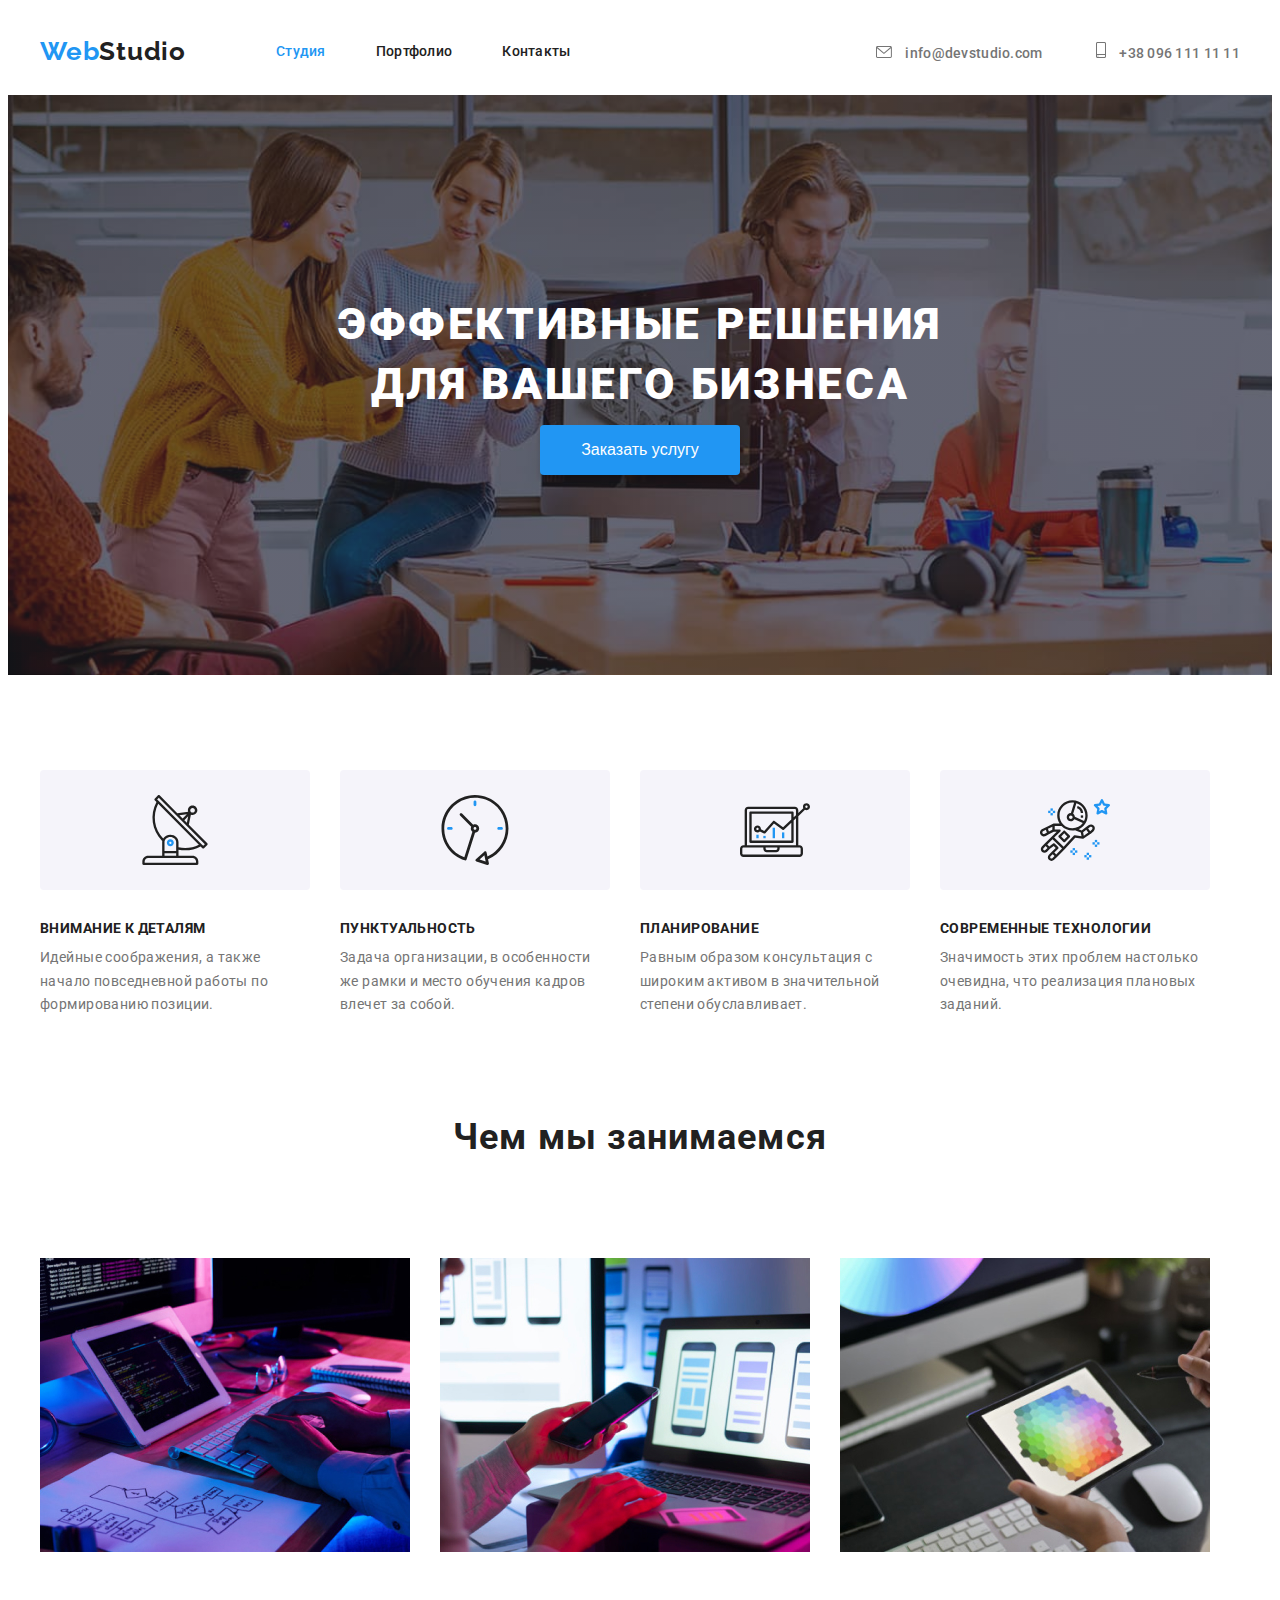
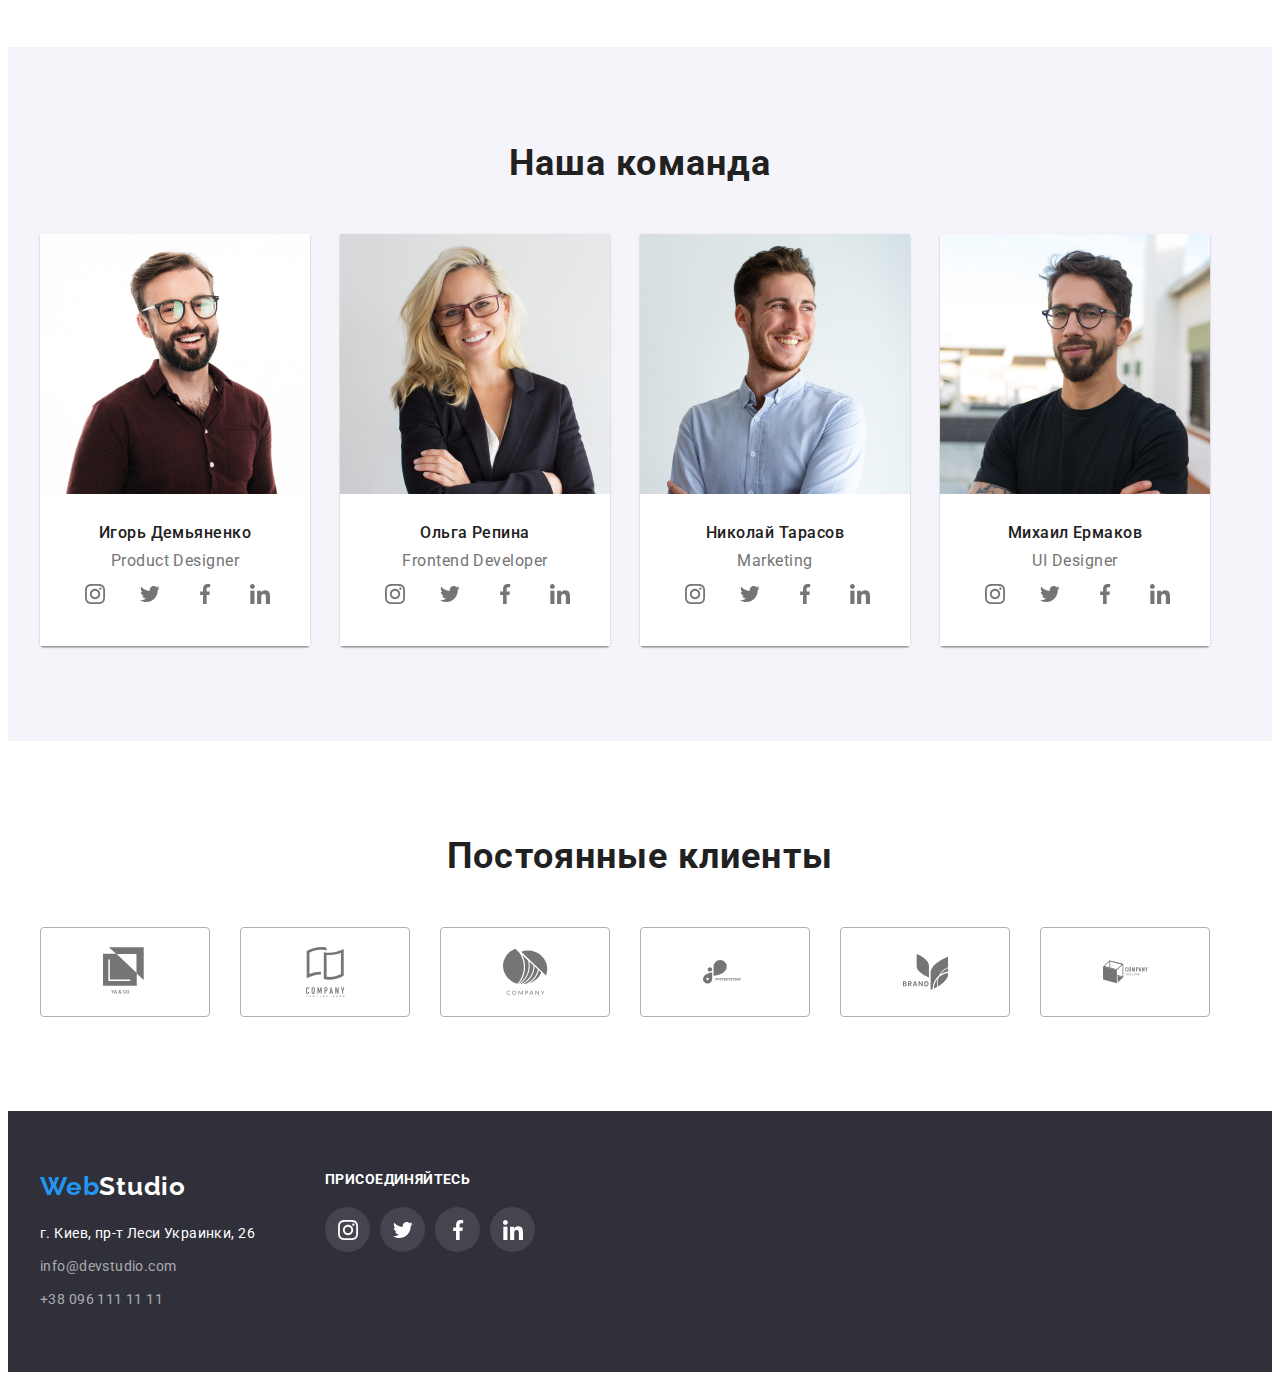
==== index.html @ 4ed17775 "dz" ====
<!DOCTYPE html>
<html lang="ru">
  <head>
    <meta charset="UTF-8" />
    <meta name="viewport" content="width=device-width, initial-scale=1.0" />
    <title>WebStudio</title>
    <link rel="stylesheet" href="https://cdnjs.cloudflare.com/ajax/libs/modern-normalize/1.0.0/modern-normalize.css" integrity="sha512-Zx6MlUMKSVJoQ+83OwhdILe8cSEsCzfqThJd7J/VA2UrK6Ctj85p+xzqfyuNXE5B1k25uUdmJ2OzItbBy9GHAQ==" crossorigin="anonymous" />
    <link href="https://fonts.googleapis.com/css2?family=Raleway:wght@700&display=swap" rel="stylesheet">
    <link href="https://fonts.googleapis.com/css2?family=Roboto:ital,wght@0,500;1,400;1,700;1,900&display=swap" rel="stylesheet">
    <link rel="stylesheet" href="photo/">
    <link rel="stylesheet"  href="page.html">
    <link rel="stylesheet" href="css/style.css">
  </head>
  <body>
    <header class="header">
      <div class="container header-container">
      <nav class="navigat">
        <a href="./" class="logo"><span class="blue">Web</span>Studio</a>
        <ul class="menu">
          <li class="nav-indent"><a href="#" class="link text-nav color-here">Студия</a></li>
          <li class="nav-indent"><a href="page.html" class="link text-nav">Портфолио</a></li>
          <li class="nav-indent"><a href="#contacts" class="link text-nav">Контакты</a></li>
        </ul>
      </nav>
      <ul class="inline-block">
        <li class="nav-indent">
          <a href="mailto:info@devstudio.com" class="link address-header">
            <svg class="envelope-svg">
              <use href="/image/photo-icons/symbol-defs.svg#envelope"></use>
            </svg>
            info@devstudio.com
          </a>
        </li>
        <li class="nav-indent"><a href="tel:380961111111" class="link address-header">
          <svg class="address-header-svg">
            <use href="/image/photo-icons/symbol-defs.svg#smartphone"></use>
          </svg>
          +38 096 111 11 11</a></li>
      </ul>
    </div>
    </header>
    <main>
        <section class="hero">
          <div class="container">
            <div class="hero-center">
              <h1 class="hero-text">Эффективные решения для вашего бизнеса</h1>
              <button class="hero-button hero-but-text">Заказать услугу</button>
            </div>
          </div>
        </section>
        <section>
          <div class="container">
          <ul class="ability-list">
            <li class="ability-item">
              <h3 class="ability-heading">Внимание к деталям</h3>
              <p class="ability-text">Идейные соображения, а также начало повседневной работы по формированию позиции.</p>
            </li>
            <li class="ability-item">
              <h3 class="ability-heading">Пунктуальность</h3>
              <p class="ability-text">Задача организации, в особенности же рамки и место обучения кадров влечет за собой.</p>
            </li>
            <li class="ability-item">
              <h3 class="ability-heading">Планирование</h3>
              <p class="ability-text">Равным образом консультация с широким активом в значительной степени обуславливает.</p>
            </li>
            <li class="ability-item">
              <h3 class="ability-heading">Современные технологии</h3>
              <p class="ability-text">Значимость этих проблем настолько очевидна, что реализация плановых заданий.</p>
            </li>
          </ul>
          </div>
        </section>
        <section>
          <div class="container image-pading">
          <h2 class="our-classes">Чем мы занимаемся</h2>
          <ul class="image">
            <li class="our-image">
              <img src="image/photo/img.jpg" width="370" height="294" alt="Програмирование">
            </li>
            <li class="our-image">
              <img src="image/photo/img-1.jpg" width="370" height="294" alt="разработка мобильных приложений">
            </li>
            <li class="our-image">
              <img src="image/photo/img-2.jpg" width="370" height="294" alt="Дизайн">
            </li>
          </ul>
          </div>
        </section>
        <section class="team-pading">
          <div class="container">
          <h2 class="team">Наша команда</h2>
          <ul class="team-list">
            <li class="team-item">
              <img src="image/photo/img-3.jpg" width="270" height="260" alt="workers">
              <div class="team-profession"> 
                  <h3 class="team-name">Игорь Демьяненко</h3>
                  <p class="team-text">Product Designer</p>
                  <ul class="social-network-list">
                    <li class="social-network-item">
                      <a class="social-network-link" href="https://www.instagram.com/?hl=ru" target="_blank">
                      <svg class="social-network">
                        <use href="/image/photo-icons/symbol-defs.svg#instagram"></use>
                      </svg>
                      </a>
                    </li>
                    <li class="social-network-item">
                      <a class="social-network-link" href="https://twitter.com/home?lang=ru" target="_blank">
                      <svg class="social-network">
                        <use href="/image/photo-icons/symbol-defs.svg#Group"></use>
                      </svg>
                      </a>
                    </li>
                    <li class="social-network-item">
                      <a class="social-network-link" href="https://www.facebook.com/" target="_blank">
                      <svg class="social-network">
                          <use href="/image/photo-icons/symbol-defs.svg#facebook"></use>
                      </svg>
                      </a>
                    </li>
                    <li class="social-network-item">
                      <a class="social-network-link" href="https://www.linkedin.com/" target="_blank">
                      <svg class="social-network">
                          <use href="/image/photo-icons/symbol-defs.svg#linkedin"></use>
                      </svg>
                      </a>
                    </li>
                  </ul>
              </div>
            </li>
            <li class="team-item">
              <img src="image/photo/img-4.jpg" width="270" height="260" alt="workers">
              <div class="team-profession">
                <h3 class="team-name">Ольга Репина</h3>
                <p class="team-text">Frontend Developer</p>
                <ul class="social-network-list">
                  <li class="social-network-item">
                    <a class="social-network-link" href="https://www.instagram.com/?hl=ru" target="_blank">
                    <svg class="social-network">
                      <use href="/image/photo-icons/symbol-defs.svg#instagram"></use>
                    </svg>
                    </a>
                  </li>
                  <li class="social-network-item">
                    <a class="social-network-link" href="https://twitter.com/home?lang=ru" target="_blank">
                    <svg class="social-network">
                      <use href="/image/photo-icons/symbol-defs.svg#Group"></use>
                    </svg>
                    </a>
                  </li>
                  <li class="social-network-item">
                    <a class="social-network-link" href="https://www.facebook.com/" target="_blank">
                    <svg class="social-network">
                        <use href="/image/photo-icons/symbol-defs.svg#facebook"></use>
                    </svg>
                    </a>
                  </li>
                  <li class="social-network-item">
                    <a class="social-network-link" href="https://www.linkedin.com/" target="_blank">
                    <svg class="social-network">
                        <use href="/image/photo-icons/symbol-defs.svg#linkedin"></use>
                    </svg>
                    </a>
                  </li>
                </ul>
              </div>
            </li>
            <li class="team-item">
              <img src="image/photo/img-5.jpg" width="270" height="260" alt="workers">
              <div class="team-profession">
                <h3 class="team-name">Николай Тарасов</h3>
                <p class="team-text">Marketing</p>
                <ul class="social-network-list">
                  <li class="social-network-item">
                    <a class="social-network-link" href="https://www.instagram.com/?hl=ru" target="_blank">
                    <svg class="social-network">
                      <use href="/image/photo-icons/symbol-defs.svg#instagram"></use>
                    </svg>
                    </a>
                  </li>
                  <li class="social-network-item">
                    <a class="social-network-link" href="https://twitter.com/home?lang=ru" target="_blank">
                    <svg class="social-network">
                      <use href="/image/photo-icons/symbol-defs.svg#Group"></use>
                    </svg>
                    </a>
                  </li>
                  <li class="social-network-item">
                    <a class="social-network-link" href="https://www.facebook.com/" target="_blank">
                    <svg class="social-network">
                        <use href="/image/photo-icons/symbol-defs.svg#facebook"></use>
                    </svg>
                    </a>
                  </li>
                  <li class="social-network-item">
                    <a class="social-network-link" href="https://www.linkedin.com/" target="_blank">
                    <svg class="social-network">
                        <use href="/image/photo-icons/symbol-defs.svg#linkedin"></use>
                    </svg>
                    </a>
                  </li>
                </ul>
              </div>
            </li>
            <li class="team-item">
              <img src="image/photo/img-6.jpg" width="270" height="260" alt="workers">
              <div class="team-profession">
                <h3 class="team-name">Михаил Ермаков</h3>
                <p class="team-text">UI Designer</p>
                <ul class="social-network-list">
                  <li class="social-network-item">
                    <a class="social-network-link" href="https://www.instagram.com/?hl=ru" target="_blank">
                    <svg class="social-network">
                      <use href="/image/photo-icons/symbol-defs.svg#instagram"></use>
                    </svg>
                    </a>
                  </li>
                  <li class="social-network-item">
                    <a class="social-network-link" href="https://twitter.com/home?lang=ru" target="_blank">
                    <svg class="social-network">
                      <use href="/image/photo-icons/symbol-defs.svg#Group"></use>
                    </svg>
                    </a>
                  </li>
                  <li class="social-network-item">
                    <a class="social-network-link" href="https://www.facebook.com/" target="_blank">
                    <svg class="social-network">
                        <use href="/image/photo-icons/symbol-defs.svg#facebook"></use>
                    </svg>
                    </a>
                  </li>
                  <li class="social-network-item">
                    <a class="social-network-link" href="https://www.linkedin.com/" target="_blank">
                    <svg class="social-network">
                        <use href="/image/photo-icons/symbol-defs.svg#linkedin"></use>
                    </svg>
                    </a>
                  </li>
                </ul>
              </div>
            </li>
          </ul>
          </div>
        </section>
        <section class="Regular-ustomers-container">
          <div class="container">
            <h2 class="Regular-ustomers">Постоянные клиенты</h2>
            <ul class="Regular-ustomers-list">
              <li class="Regular-ustomers-item">
                <a class="Regular-ustomers-link" href="#">
                  <svg class="Regular-ustomers-image">
                    <use href="/image/photo-icons/symbol-defs.svg#logo-1"></use>
                  </svg>
                </a>
              </li>
              <li class="Regular-ustomers-item">
                <a class="Regular-ustomers-link" href="#">
                  <svg class="Regular-ustomers-image">
                    <use href="/image/photo-icons/symbol-defs.svg#logo-2"></use>
                  </svg>
                </a>
              </li>
              <li class="Regular-ustomers-item">
                <a class="Regular-ustomers-link" href="#">
                  <svg class="Regular-ustomers-image">
                    <use href="/image/photo-icons/symbol-defs.svg#logo-3"></use>
                  </svg>
                </a>
              </li>
              <li class="Regular-ustomers-item">
                <a class="Regular-ustomers-link" href="#">
                  <svg class="Regular-ustomers-image">
                    <use href="/image/photo-icons/symbol-defs.svg#logo-4"></use>
                  </svg>
                </a>
              </li>
              <li class="Regular-ustomers-item">
                <a class="Regular-ustomers-link" href="#">
                  <svg class="Regular-ustomers-image">
                    <use href="/image/photo-icons/symbol-defs.svg#logo-5"></use>
                  </svg>
                </a>
              </li>
              <li class="Regular-ustomers-item">
                <a class="Regular-ustomers-link" href="#">
                  <svg class="Regular-ustomers-image">
                    <use href="/image/photo-icons/symbol-defs.svg#logo-6"></use>
                  </svg>
                </a>
              </li>
            </ul>
          </div>
        </section>
    </main>
    <footer class="footer">
      <div class="container footer-container">
        <div>
          <a href="./index.html" class="footer-logo"><span class="blue">Web</span>Studio</a>
          <address class="footer-address">
            <ul>
              <li>
                <a href="https://goo.gl/maps/GqUUFyfEdXHanACt6" class="link map">г. Киев, пр-т Леси Украинки, 26</a>
              </li>
              <li>
                <a id="contacts" href="mailto:info@devstudio.com" class="link footer-link">info@devstudio.com</a>
              </li>
              <li>
                <a href="tel:380961111111" class="link footer-link">+38 096 111 11 11</a>
              </li>
            </ul>
          </address>
        </div>
        <div class="social-network-footer-div">
          <h3 class="footer-join">присоединяйтесь</h3>
          <ul class="social-network-footer-list">
            <li class="social-network-footer-item">
              <a class="social-network-footer-link" href="https://www.instagram.com/?hl=ru" target="_blank">
              <svg class="social-network-footer">
                <use href="/image/photo-icons/symbol-defs.svg#instagram"></use>
              </svg>
              </a>
            </li>
            <li class="social-network-footer-item">
              <a class="social-network-footer-link" href="https://twitter.com/home?lang=ru" target="_blank">
              <svg class="social-network-footer">
                <use href="/image/photo-icons/symbol-defs.svg#Group"></use>
              </svg>
              </a>
            </li>
            <li class="social-network-footer-item">
              <a class="social-network-footer-link" href="https://www.facebook.com/" target="_blank">
              <svg class="social-network-footer">
                  <use href="/image/photo-icons/symbol-defs.svg#facebook"></use>
              </svg>
              </a>
            </li>
            <li class="social-network-footer-item">
              <a class="social-network-footer-link" href="https://www.linkedin.com/" target="_blank">
              <svg class="social-network-footer">
                  <use href="/image/photo-icons/symbol-defs.svg#linkedin"></use>
              </svg>
              </a>
            </li>
          </ul>
      </div>
    </div>  
    </footer>
  </body>
</html>
---- css/style.css ----
html {
    box-sizing: border-box;
}
*,
*::before
*::after {
    box-sizing: inherit;
}
body {
    font-family: 'Roboto', sans-serif;
    color:var(--main--text--color) ;
    font-size: 14px;
    letter-spacing: 0.03em;

}
h1, h2, h3{
    margin: 0px;
}
p {
    margin: 0px;
}
ul {
    padding-left: 0px;
    margin: 0px;
}
li {
    list-style: none;
}
img {
    display: block;
    max-width: 100%;
    height: auto;
}
/* основной цвет #757575;*/
/* вторичный цвет #212121;*/
/* акцент #2196F3;*/
/* белый #FFFFFF */
/* фон героя #2F303A; */
:root {
    --main--text--color: #757575;
    --secondary--text--color: #212121;
    --accent-color:#2196F3;
    --white--color:#FFFFFF;
    --background--color:#2F303A; 
}
.link{
    text-decoration: none;
    color: inherit;
}
.link:focus,
.link:hover {
    color: var(--accent-color);
}
.header {
    padding-top: 28px;
    padding-bottom: 28px;
}
.container {
    width: 1200px;
    padding-left: 15px;
    padding-right: 15px;
    margin-left: auto;
    margin-right: auto;
}
.header-container {
    display: flex;
    align-items: center;
    justify-content:flex-end;
}
.navigat {
    display: inline-flex;
    align-items: center;
    margin-right: auto;
}
.logo {
    font-family: Raleway, sans-serif;
    color: var(--secondary--text--color);
    text-decoration: none;
    font-weight: bold;
    font-size: 26px;
    line-height: 1.19;
    letter-spacing: 0.03em;
    margin-right: 90px;
}
.blue {
    color: var(--accent-color);
}
.menu {
    display: inline-flex;
}
.nav-indent {
    margin-right: 50px;
}
.nav-indent:last-child {
margin-right: 0px;
}
.text-nav {
    color: var(--secondary--text--color);
    font-weight: 500;
    letter-spacing: 0.02em;
}
.color-here {
    color: var(--accent-color);
}   
.inline-block li {
    display: inline-block;
}
.address-header {
    font-weight: 500;
    letter-spacing: 0.02em;
}
.address-header:hover .envelope-svg {
    fill: #2196F3;
}
.address-header:hover .address-header-svg {
    fill: #2196F3;
}

.address-header-svg {
    height: 16px;
    width: 10px;
    margin-right:10px;
    align-items: center;
    fill: var(--main--text--color);
}
.envelope-svg{
    height: 12px;
    width: 16px;
    margin-right: 10px;
    fill: var(--main--text--color);
}
.hero {
    background-color: var(--background--color);
    padding-top: 200px;
    padding-bottom: 200px;
    background-size: cover;
    background-repeat: no-repeat;
    background-position: center;
    background-image: linear-gradient(
        to right,
    rgba(47, 48, 58, 0.4),
    rgba(47, 48, 58, 0.4)
    ),
    url(/image/photo-secondary/Img.jpg);
}
.hero-center {
    width: 630px;
    margin-left: auto;
    margin-right: auto;

}
.hero-text {
    color: var(--white--color);
    font-weight: 900;
    font-size: 44px;
    line-height: 1.36;
    letter-spacing: 0.06em;
    text-transform: uppercase;
    text-align: center;
    
}
.hero-button {
    width: 200px;
    height: 50px;
    background-color: var(--accent-color);
    border: none;
    margin-left: 215px;
    margin-right: 215px; 
    margin-top: 10px;
    box-shadow: 0px 4px 4px rgba(0, 0, 0, 0.15);
    border-radius: 4px;
}
.hero-but-text {
    font-size: 16px;
    line-height: 1.87;
    color: var(--white--color);
}
.ability-heading {
    color: var(--secondary--text--color);
    line-height: 0.875;
    letter-spacing: 0.03em;
    text-transform: uppercase;
    font-weight: bold;
    font-size: 14px;
    line-height: 16px;
    margin-top: 30px;

}
.ability-list {
    display: flex;
    flex-wrap: wrap;
}
.ability-item {
    margin-top: 95px;
    margin-left: 30px; 
}
.ability-text {
    padding-top: 10px;
    width: 270px;
    height: 75px;
    font-size: 14px;
    line-height: 1.71;
    letter-spacing: 0.03em;
}
.ability-item:nth-child(4n + 1) {
    margin-left: 0px;
}
.ability-item::before {
    content: '';
    display: block;
    height: 120px;
    background-color:#F5F4FA;
    border-radius: 4px;
    background-repeat:no-repeat;
    background-position: center;
}
.ability-item:nth-child(1)::before {
    background-image: url(/image/photo-secondary/occupation-group.svg);
}
.ability-item:nth-child(2)::before {
    background-image: url(/image/photo-secondary/occupation-clock.svg);
}
.ability-item:nth-child(3)::before {
    background-image: url(/image/photo-secondary/occupation-diagram.svg);
}
.ability-item:nth-child(4)::before {
    background-image: url(/image/photo-secondary/occupation--astronaut.svg);
}
.ability-text {
    line-height: 1.71;
    letter-spacing: 0.03em;
    margin-right: 0px;
}
.image-pading {
    padding-top: 95px;
    padding-bottom: 95px;
}
.our-classes {
    margin-bottom: 50px;
    text-align: center;

}
.image {
    display: flex;
    flex-wrap: wrap;
}
.our-image {
    margin-top: 50px;
    margin-left: 30px;
}
.our-image:nth-child(3n + 1) {
margin-left: 0px;
}
.team {
    text-align: center;


}
.team-pading {
    background: #F5F4FA;
    padding-top: 95px;
    padding-bottom: 95px;
}
.our-classes, .team {
    color: var(--secondary--text--color);
    font-size: 36px;
    letter-spacing: 0.03em;
}
.team-item {
    width: 270px;
    height: auto;
    box-shadow: 0px 1px 3px rgba(0, 0, 0, 0.12), 0px 1px 1px rgba(0, 0, 0, 0.14), 0px 2px 1px rgba(0, 0, 0, 0.2);
    border-radius: 0px 0px 4px 4px;
}
.team-profession {
    padding: 30px 0px;
    background-color:var(--white--color) ;
}
.team-list {
    display: flex;
    flex-wrap: wrap;
}
.team-item {
    margin-top: 50px;
    margin-left: 30px;
    flex-basis: calc(100% / 4 - 30px);
}
.team-item:nth-child(4n + 1) {
    margin-left: 0px;
}
.team-name {
    text-align: center;
    color: var(--secondary--text--color);
    font-weight: 500;
    font-size: 16px;
    line-height: 1.18;
    letter-spacing: 0.03em;
    margin-bottom: 10px;
}
.team-text {
    text-align: center;
    font-size: 16px;
    line-height: 1.18;
    letter-spacing: 0.03em;
}
.social-network-list {
    display: flex;
    padding-left: 32px;
    padding-right: 32px;
    
}
.social-network-link {
    width: 45px;
    height: 45px;
    justify-content: center;
    align-items: center;
    display: flex;
    border-radius: 50%;
}
.social-network-item:not(:last-child) {
    margin-right: 10px;
}
.social-network-link:hover .social-network,
.social-network-link:focus .social-network {
    fill: var(--white--color);
}
.social-network-link:hover,
.social-network-link:focus {
    background-color:var(--accent-color);
}
.Regular-ustomers-container {
    padding-top: 94px;
    padding-bottom: 94px;
}
.social-network {
    height: 20px;
    width: 20px;
    fill: var(--main--text--color);
}
.Regular-ustomers-link {
    justify-content: center;
    align-items: center;
    display: flex;
    border: 1px solid #AFB1B8;
    box-sizing: border-box;
    border-radius: 4px;
    width: 170px;
    height:90px;
    border-radius: 4px;
}
.Regular-ustomers-link:hover svg,
.Regular-ustomers-link:focus svg {
    fill: var(--accent-color);
}
.Regular-ustomers-link:hover,
.Regular-ustomers-link:focus {
    border: solid var(--accent-color);
}
.Regular-ustomers { 
    text-align: center;
    font-family: Roboto;
    font-style: normal;
    font-weight: bold;
    font-size: 36px;
    line-height: 42px;
    letter-spacing: 0.03em;
    color: #212121;
}
.Regular-ustomers-image:nth-child(1n) {
    width: 45px;
    height: 50px;
    fill: var(--main--text--color);
}
.Regular-ustomers-image:nth-child(2n) {
    width: 52px;
    height: 40px;
    fill: var(--main--text--color);
}
.Regular-ustomers-image:nth-child(3n) {
    width: 42px;
    height: 42px;
    fill: var(--main--text--color);
}
.Regular-ustomers-image:nth-child(4n) {
    width: 42px;
    height: 80px;
    fill: var(--main--text--color);
}
.Regular-ustomers-image:nth-child(5n) {
    width: 50px;
    height: 60px;
    fill: var(--main--text--color);
}
.Regular-ustomers-image:nth-child(6n) {
    width: 45px;
    height: 88px;
    fill: var(--main--text--color);
}
.Regular-ustomers-list {
    display: flex;
    margin-top: 50px;
}
.Regular-ustomers-item {
    margin-right: 30px;
}
.Regular-ustomers-item:last-child {
    margin-right: 0px;
}

.footer {
    background-color: var(--background--color);
    font-style: normal;
    padding-top: 60px;
    padding-bottom: 60px;
}
.footer-logo {
    font-family: Raleway;
    color: var(--white--color);
    text-decoration: none;
    font-weight: bold;
    font-size: 26px;
    line-height: 1.19;
    letter-spacing: 0.03em;
    font-style: normal;
}
.footer-address{
    line-height: 1.71;
    letter-spacing: 0.03em;
    margin-top: 20px;
}
.map {
    color: var(--white--color);
    font-style: normal;
}
.footer-link {
    color: rgba(255, 255, 255, 0.6);
    display: block;
    margin-top: 9px;
    font-style: normal;
}
.footer-container {
    display: flex;
}
.footer-join {
    font-family: Roboto;
    font-style: normal;
    font-weight: bold;
    font-size: 14px;
    line-height: 16px;
    letter-spacing: 0.03em;
    text-transform: uppercase;
    color: var(--white--color);
}
.social-network-footer-div {
    margin-left: 70px;
}
.social-network-footer-list {
    display: flex;
    margin-top: 20px;
}
.social-network-footer-item:not(:last-child) {
    margin-right: 10px;
}
.social-network-footer-link {
    width: 45px;
    height: 45px;
    justify-content: center;
    align-items: center;
    display: flex;
    border-radius: 50%;
    background-color:rgba(255, 255, 255, 0.1);
}
.social-network-footer {
        height: 20px;
        width: 20px;
        fill: var(--white--color);
}
.social-network-footer-link:hover .social-network-footer,
.social-network-footer-link:focus .social-network-footer {
    fill: var(--white--color);
}
.social-network-footer-link:hover,
.social-network-footer-link:focus {
    background-color:var(--accent-color);
}
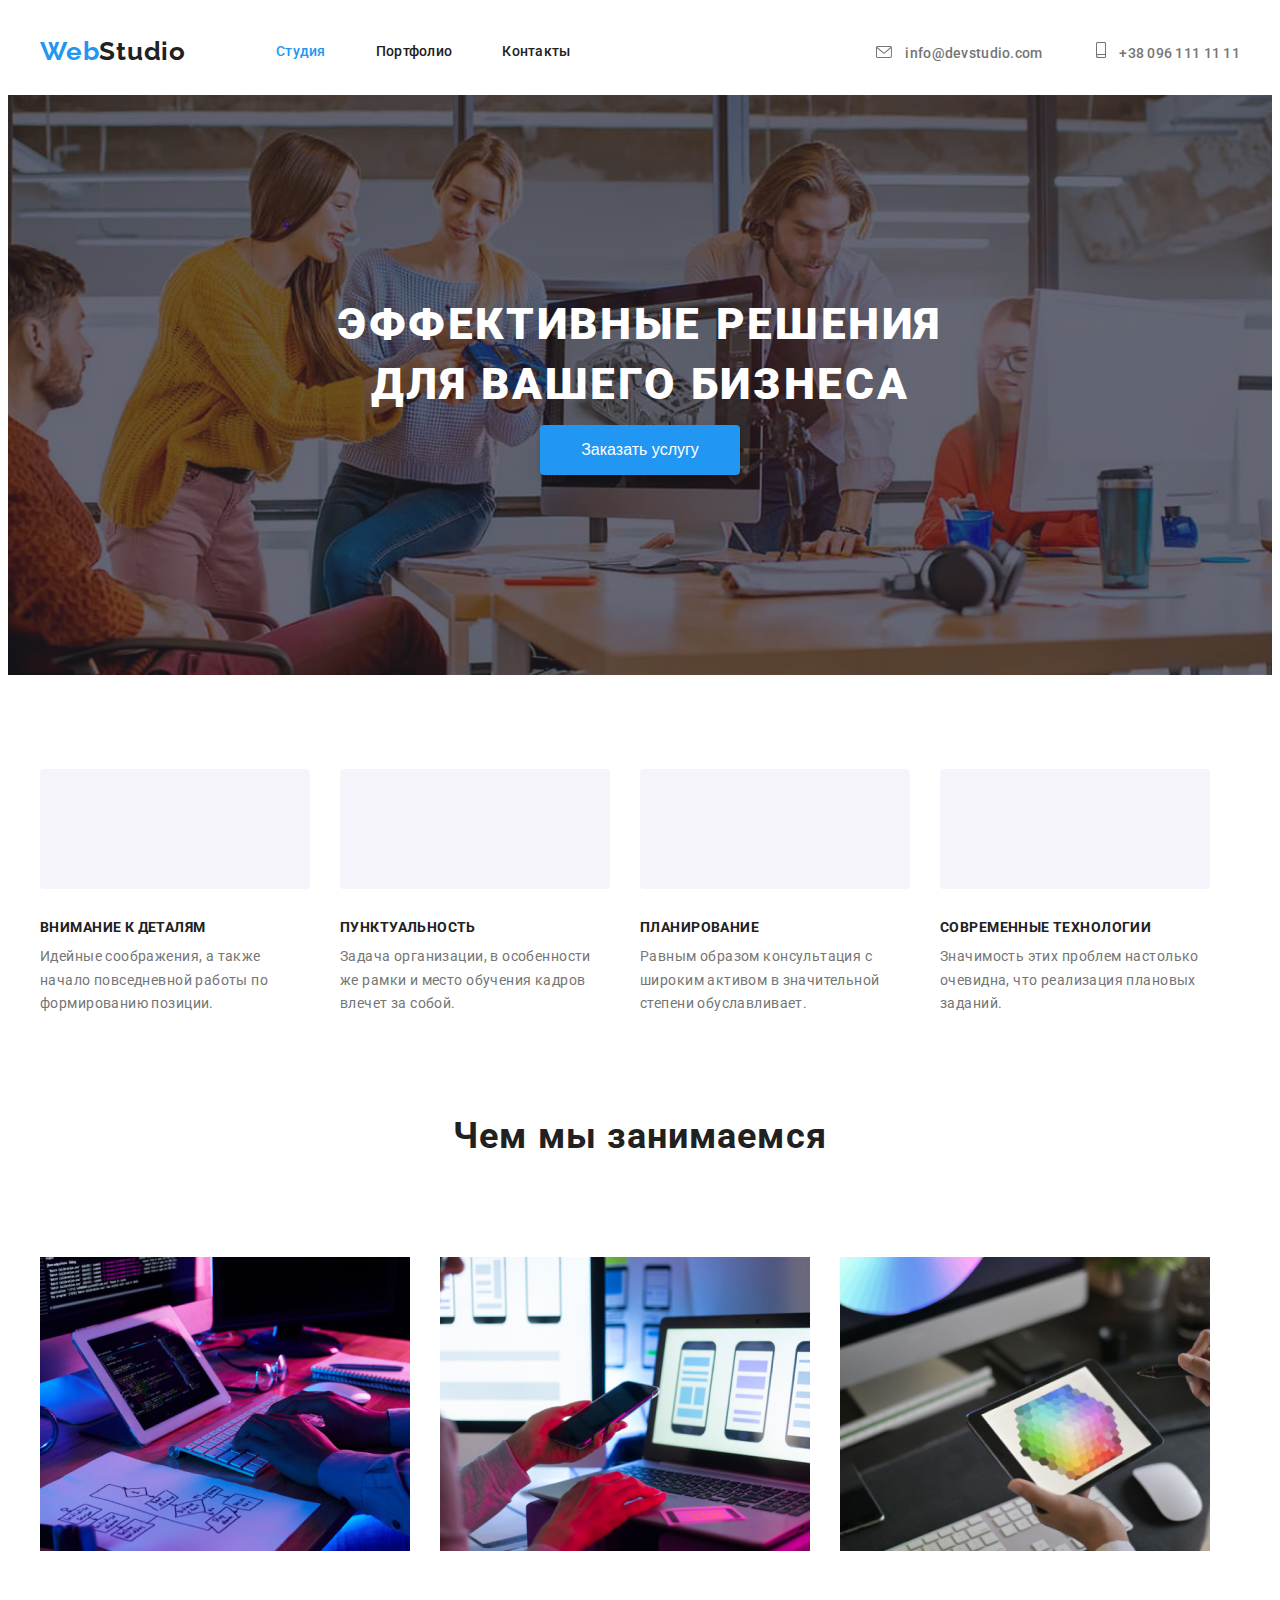
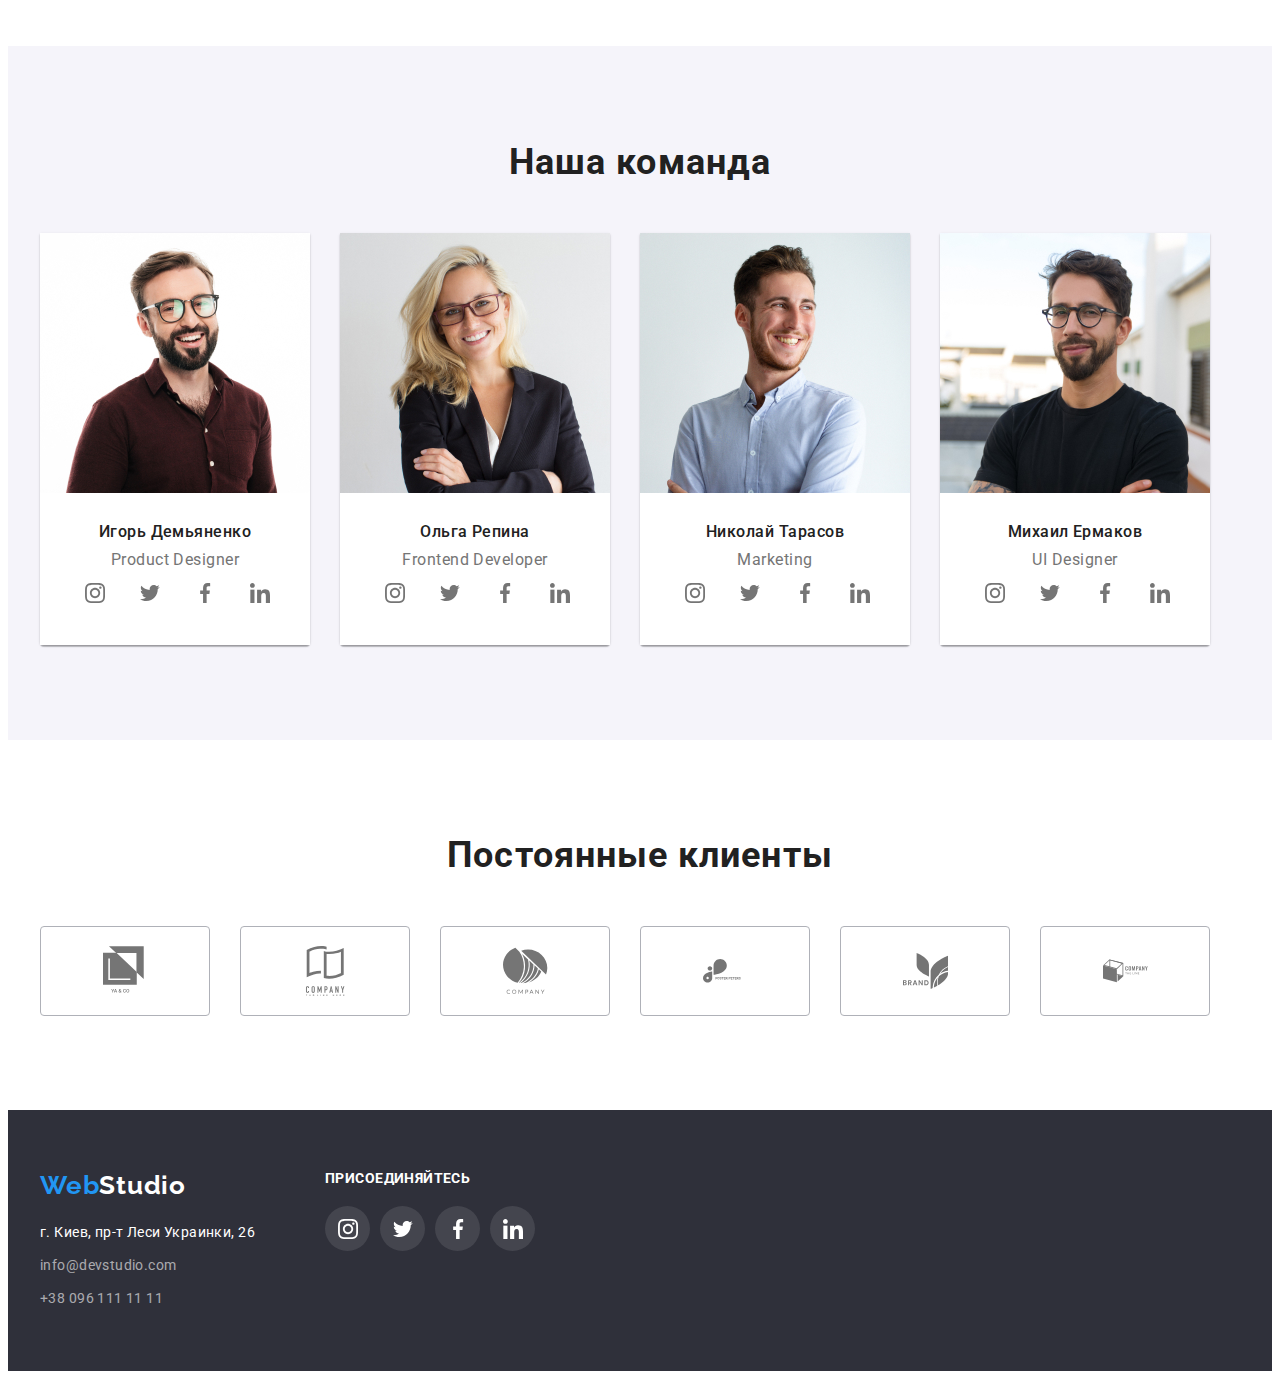
==== commit 384d8459: "dz" ====
--- a/index.html
+++ b/index.html
@@ -26,14 +26,14 @@
         <li class="nav-indent">
           <a href="mailto:info@devstudio.com" class="link address-header">
             <svg class="envelope-svg">
-              <use href="/image/photo-icons/symbol-defs.svg#envelope"></use>
+              <use href="image/photo-icons/symbol-defs.svg#envelope"></use>
             </svg>
             info@devstudio.com
           </a>
         </li>
         <li class="nav-indent"><a href="tel:380961111111" class="link address-header">
           <svg class="address-header-svg">
-            <use href="/image/photo-icons/symbol-defs.svg#smartphone"></use>
+            <use href="image/photo-icons/symbol-defs.svg#smartphone"></use>
           </svg>
           +38 096 111 11 11</a></li>
       </ul>
@@ -48,7 +48,7 @@
             </div>
           </div>
         </section>
-        <section>
+        <section class="ability-list-section">
           <div class="container">
           <ul class="ability-list">
             <li class="ability-item">
@@ -99,28 +99,28 @@
                     <li class="social-network-item">
                       <a class="social-network-link" href="https://www.instagram.com/?hl=ru" target="_blank">
                       <svg class="social-network">
-                        <use href="/image/photo-icons/symbol-defs.svg#instagram"></use>
+                        <use href="image/photo-icons/symbol-defs.svg#instagram"></use>
                       </svg>
                       </a>
                     </li>
                     <li class="social-network-item">
                       <a class="social-network-link" href="https://twitter.com/home?lang=ru" target="_blank">
                       <svg class="social-network">
-                        <use href="/image/photo-icons/symbol-defs.svg#Group"></use>
+                        <use href="image/photo-icons/symbol-defs.svg#Group"></use>
                       </svg>
                       </a>
                     </li>
                     <li class="social-network-item">
                       <a class="social-network-link" href="https://www.facebook.com/" target="_blank">
                       <svg class="social-network">
-                          <use href="/image/photo-icons/symbol-defs.svg#facebook"></use>
+                          <use href="image/photo-icons/symbol-defs.svg#facebook"></use>
                       </svg>
                       </a>
                     </li>
                     <li class="social-network-item">
                       <a class="social-network-link" href="https://www.linkedin.com/" target="_blank">
                       <svg class="social-network">
-                          <use href="/image/photo-icons/symbol-defs.svg#linkedin"></use>
+                          <use href="image/photo-icons/symbol-defs.svg#linkedin"></use>
                       </svg>
                       </a>
                     </li>
@@ -136,28 +136,28 @@
                   <li class="social-network-item">
                     <a class="social-network-link" href="https://www.instagram.com/?hl=ru" target="_blank">
                     <svg class="social-network">
-                      <use href="/image/photo-icons/symbol-defs.svg#instagram"></use>
+                      <use href="image/photo-icons/symbol-defs.svg#instagram"></use>
                     </svg>
                     </a>
                   </li>
                   <li class="social-network-item">
                     <a class="social-network-link" href="https://twitter.com/home?lang=ru" target="_blank">
                     <svg class="social-network">
-                      <use href="/image/photo-icons/symbol-defs.svg#Group"></use>
+                      <use href="image/photo-icons/symbol-defs.svg#Group"></use>
                     </svg>
                     </a>
                   </li>
                   <li class="social-network-item">
                     <a class="social-network-link" href="https://www.facebook.com/" target="_blank">
                     <svg class="social-network">
-                        <use href="/image/photo-icons/symbol-defs.svg#facebook"></use>
+                        <use href="image/photo-icons/symbol-defs.svg#facebook"></use>
                     </svg>
                     </a>
                   </li>
                   <li class="social-network-item">
                     <a class="social-network-link" href="https://www.linkedin.com/" target="_blank">
                     <svg class="social-network">
-                        <use href="/image/photo-icons/symbol-defs.svg#linkedin"></use>
+                        <use href="image/photo-icons/symbol-defs.svg#linkedin"></use>
                     </svg>
                     </a>
                   </li>
@@ -173,28 +173,28 @@
                   <li class="social-network-item">
                     <a class="social-network-link" href="https://www.instagram.com/?hl=ru" target="_blank">
                     <svg class="social-network">
-                      <use href="/image/photo-icons/symbol-defs.svg#instagram"></use>
+                      <use href="image/photo-icons/symbol-defs.svg#instagram"></use>
                     </svg>
                     </a>
                   </li>
                   <li class="social-network-item">
                     <a class="social-network-link" href="https://twitter.com/home?lang=ru" target="_blank">
                     <svg class="social-network">
-                      <use href="/image/photo-icons/symbol-defs.svg#Group"></use>
+                      <use href="image/photo-icons/symbol-defs.svg#Group"></use>
                     </svg>
                     </a>
                   </li>
                   <li class="social-network-item">
                     <a class="social-network-link" href="https://www.facebook.com/" target="_blank">
                     <svg class="social-network">
-                        <use href="/image/photo-icons/symbol-defs.svg#facebook"></use>
+                        <use href="image/photo-icons/symbol-defs.svg#facebook"></use>
                     </svg>
                     </a>
                   </li>
                   <li class="social-network-item">
                     <a class="social-network-link" href="https://www.linkedin.com/" target="_blank">
                     <svg class="social-network">
-                        <use href="/image/photo-icons/symbol-defs.svg#linkedin"></use>
+                        <use href="image/photo-icons/symbol-defs.svg#linkedin"></use>
                     </svg>
                     </a>
                   </li>
@@ -210,28 +210,28 @@
                   <li class="social-network-item">
                     <a class="social-network-link" href="https://www.instagram.com/?hl=ru" target="_blank">
                     <svg class="social-network">
-                      <use href="/image/photo-icons/symbol-defs.svg#instagram"></use>
+                      <use href="image/photo-icons/symbol-defs.svg#instagram"></use>
                     </svg>
                     </a>
                   </li>
                   <li class="social-network-item">
                     <a class="social-network-link" href="https://twitter.com/home?lang=ru" target="_blank">
                     <svg class="social-network">
-                      <use href="/image/photo-icons/symbol-defs.svg#Group"></use>
+                      <use href="image/photo-icons/symbol-defs.svg#Group"></use>
                     </svg>
                     </a>
                   </li>
                   <li class="social-network-item">
                     <a class="social-network-link" href="https://www.facebook.com/" target="_blank">
                     <svg class="social-network">
-                        <use href="/image/photo-icons/symbol-defs.svg#facebook"></use>
+                        <use href="image/photo-icons/symbol-defs.svg#facebook"></use>
                     </svg>
                     </a>
                   </li>
                   <li class="social-network-item">
                     <a class="social-network-link" href="https://www.linkedin.com/" target="_blank">
                     <svg class="social-network">
-                        <use href="/image/photo-icons/symbol-defs.svg#linkedin"></use>
+                        <use href="image/photo-icons/symbol-defs.svg#linkedin"></use>
                     </svg>
                     </a>
                   </li>
@@ -248,42 +248,42 @@
               <li class="Regular-ustomers-item">
                 <a class="Regular-ustomers-link" href="#">
                   <svg class="Regular-ustomers-image">
-                    <use href="/image/photo-icons/symbol-defs.svg#logo-1"></use>
-                  </svg>
-                </a>
-              </li>
-              <li class="Regular-ustomers-item">
-                <a class="Regular-ustomers-link" href="#">
-                  <svg class="Regular-ustomers-image">
-                    <use href="/image/photo-icons/symbol-defs.svg#logo-2"></use>
-                  </svg>
-                </a>
-              </li>
-              <li class="Regular-ustomers-item">
-                <a class="Regular-ustomers-link" href="#">
-                  <svg class="Regular-ustomers-image">
-                    <use href="/image/photo-icons/symbol-defs.svg#logo-3"></use>
-                  </svg>
-                </a>
-              </li>
-              <li class="Regular-ustomers-item">
-                <a class="Regular-ustomers-link" href="#">
-                  <svg class="Regular-ustomers-image">
-                    <use href="/image/photo-icons/symbol-defs.svg#logo-4"></use>
-                  </svg>
-                </a>
-              </li>
-              <li class="Regular-ustomers-item">
-                <a class="Regular-ustomers-link" href="#">
-                  <svg class="Regular-ustomers-image">
-                    <use href="/image/photo-icons/symbol-defs.svg#logo-5"></use>
-                  </svg>
-                </a>
-              </li>
-              <li class="Regular-ustomers-item">
-                <a class="Regular-ustomers-link" href="#">
-                  <svg class="Regular-ustomers-image">
-                    <use href="/image/photo-icons/symbol-defs.svg#logo-6"></use>
+                    <use href="image/photo-icons/symbol-defs.svg#logo-1"></use>
+                  </svg>
+                </a>
+              </li>
+              <li class="Regular-ustomers-item">
+                <a class="Regular-ustomers-link" href="#">
+                  <svg class="Regular-ustomers-image">
+                    <use href="image/photo-icons/symbol-defs.svg#logo-2"></use>
+                  </svg>
+                </a>
+              </li>
+              <li class="Regular-ustomers-item">
+                <a class="Regular-ustomers-link" href="#">
+                  <svg class="Regular-ustomers-image">
+                    <use href="image/photo-icons/symbol-defs.svg#logo-3"></use>
+                  </svg>
+                </a>
+              </li>
+              <li class="Regular-ustomers-item">
+                <a class="Regular-ustomers-link" href="#">
+                  <svg class="Regular-ustomers-image">
+                    <use href="image/photo-icons/symbol-defs.svg#logo-4"></use>
+                  </svg>
+                </a>
+              </li>
+              <li class="Regular-ustomers-item">
+                <a class="Regular-ustomers-link" href="#">
+                  <svg class="Regular-ustomers-image">
+                    <use href="image/photo-icons/symbol-defs.svg#logo-5"></use>
+                  </svg>
+                </a>
+              </li>
+              <li class="Regular-ustomers-item">
+                <a class="Regular-ustomers-link" href="#">
+                  <svg class="Regular-ustomers-image">
+                    <use href="image/photo-icons/symbol-defs.svg#logo-6"></use>
                   </svg>
                 </a>
               </li>
@@ -315,28 +315,28 @@
             <li class="social-network-footer-item">
               <a class="social-network-footer-link" href="https://www.instagram.com/?hl=ru" target="_blank">
               <svg class="social-network-footer">
-                <use href="/image/photo-icons/symbol-defs.svg#instagram"></use>
+                <use href="image/photo-icons/symbol-defs.svg#instagram"></use>
               </svg>
               </a>
             </li>
             <li class="social-network-footer-item">
               <a class="social-network-footer-link" href="https://twitter.com/home?lang=ru" target="_blank">
               <svg class="social-network-footer">
-                <use href="/image/photo-icons/symbol-defs.svg#Group"></use>
+                <use href="image/photo-icons/symbol-defs.svg#Group"></use>
               </svg>
               </a>
             </li>
             <li class="social-network-footer-item">
               <a class="social-network-footer-link" href="https://www.facebook.com/" target="_blank">
               <svg class="social-network-footer">
-                  <use href="/image/photo-icons/symbol-defs.svg#facebook"></use>
+                  <use href="image/photo-icons/symbol-defs.svg#facebook"></use>
               </svg>
               </a>
             </li>
             <li class="social-network-footer-item">
               <a class="social-network-footer-link" href="https://www.linkedin.com/" target="_blank">
               <svg class="social-network-footer">
-                  <use href="/image/photo-icons/symbol-defs.svg#linkedin"></use>
+                  <use href="image/photo-icons/symbol-defs.svg#linkedin"></use>
               </svg>
               </a>
             </li>
--- a/css/style.css
+++ b/css/style.css
@@ -175,6 +175,9 @@
     line-height: 1.87;
     color: var(--white--color);
 }
+.ability-list-section {
+    padding-top: 94px;
+}
 .ability-heading {
     color: var(--secondary--text--color);
     line-height: 0.875;
@@ -191,7 +194,6 @@
     flex-wrap: wrap;
 }
 .ability-item {
-    margin-top: 95px;
     margin-left: 30px; 
 }
 .ability-text {
@@ -215,16 +217,16 @@
     background-position: center;
 }
 .ability-item:nth-child(1)::before {
-    background-image: url(/image/photo-secondary/occupation-group.svg);
+    background-image: url(image/photo-secondary/occupation-group.svg);
 }
 .ability-item:nth-child(2)::before {
-    background-image: url(/image/photo-secondary/occupation-clock.svg);
+    background-image: url(image/photo-secondary/occupation-clock.svg);
 }
 .ability-item:nth-child(3)::before {
-    background-image: url(/image/photo-secondary/occupation-diagram.svg);
+    background-image: url(image/photo-secondary/occupation-diagram.svg);
 }
 .ability-item:nth-child(4)::before {
-    background-image: url(/image/photo-secondary/occupation--astronaut.svg);
+    background-image: url(image/photo-secondary/occupation--astronaut.svg);
 }
 .ability-text {
     line-height: 1.71;
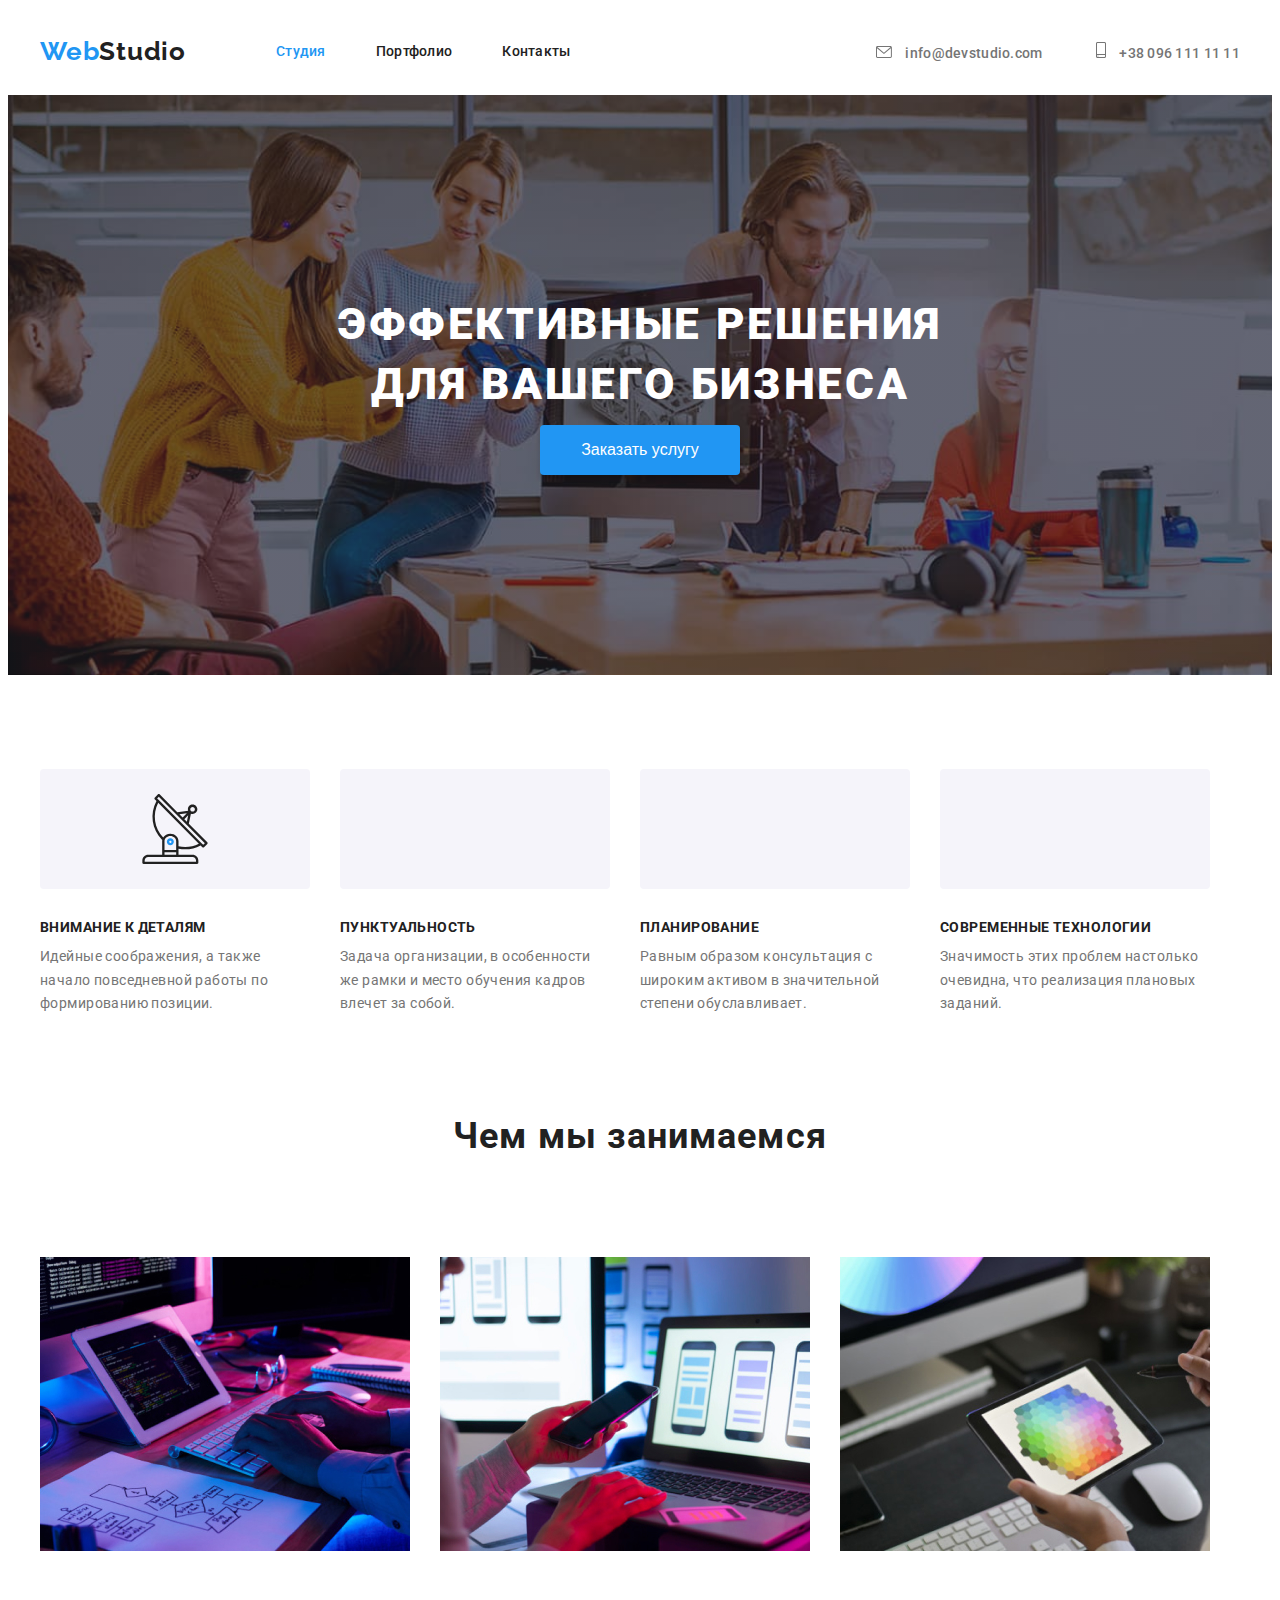
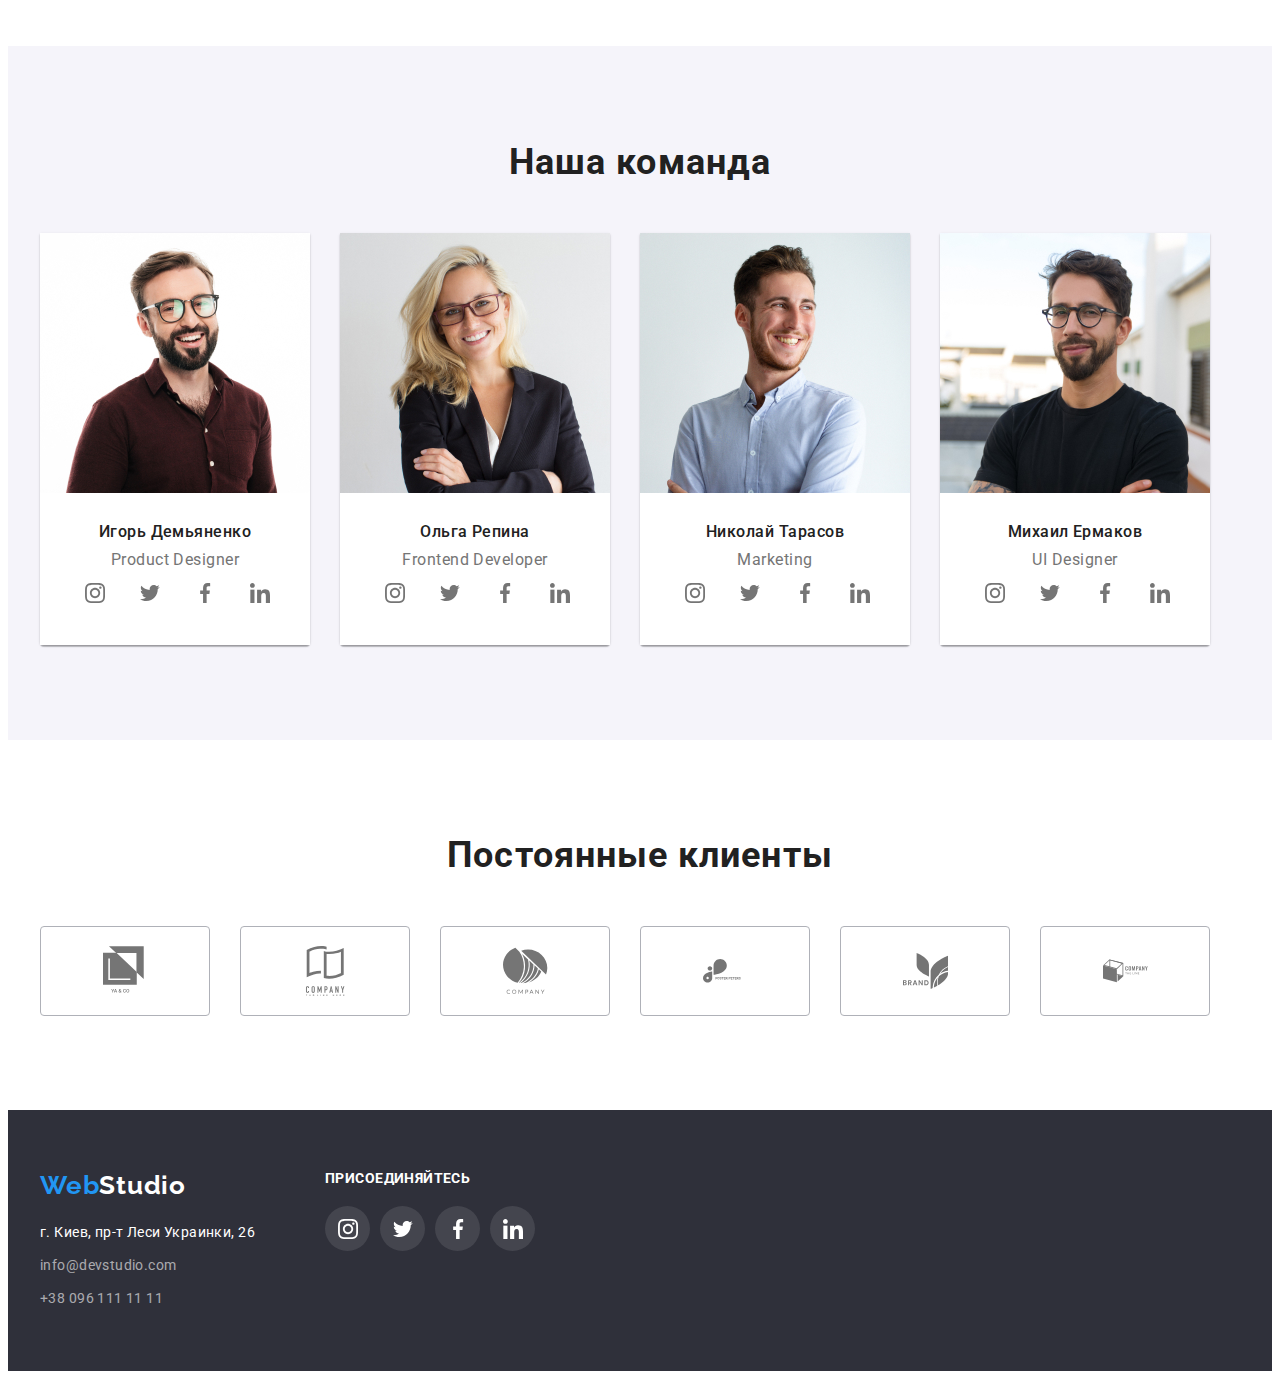
==== commit e1bbf8c0: "dz" ====
--- a/index.html
+++ b/index.html
@@ -17,7 +17,7 @@
       <nav class="navigat">
         <a href="./" class="logo"><span class="blue">Web</span>Studio</a>
         <ul class="menu">
-          <li class="nav-indent"><a href="#" class="link text-nav color-here">Студия</a></li>
+          <li class="nav-indent"><a href="./" class="link text-nav color-here">Студия</a></li>
           <li class="nav-indent"><a href="page.html" class="link text-nav">Портфолио</a></li>
           <li class="nav-indent"><a href="#contacts" class="link text-nav">Контакты</a></li>
         </ul>
--- a/css/style.css
+++ b/css/style.css
@@ -217,7 +217,7 @@
     background-position: center;
 }
 .ability-item:nth-child(1)::before {
-    background-image: url(image/photo-secondary/occupation-group.svg);
+    background-image: url(../image/photo-secondary/occupation-group.svg);
 }
 .ability-item:nth-child(2)::before {
     background-image: url(image/photo-secondary/occupation-clock.svg);
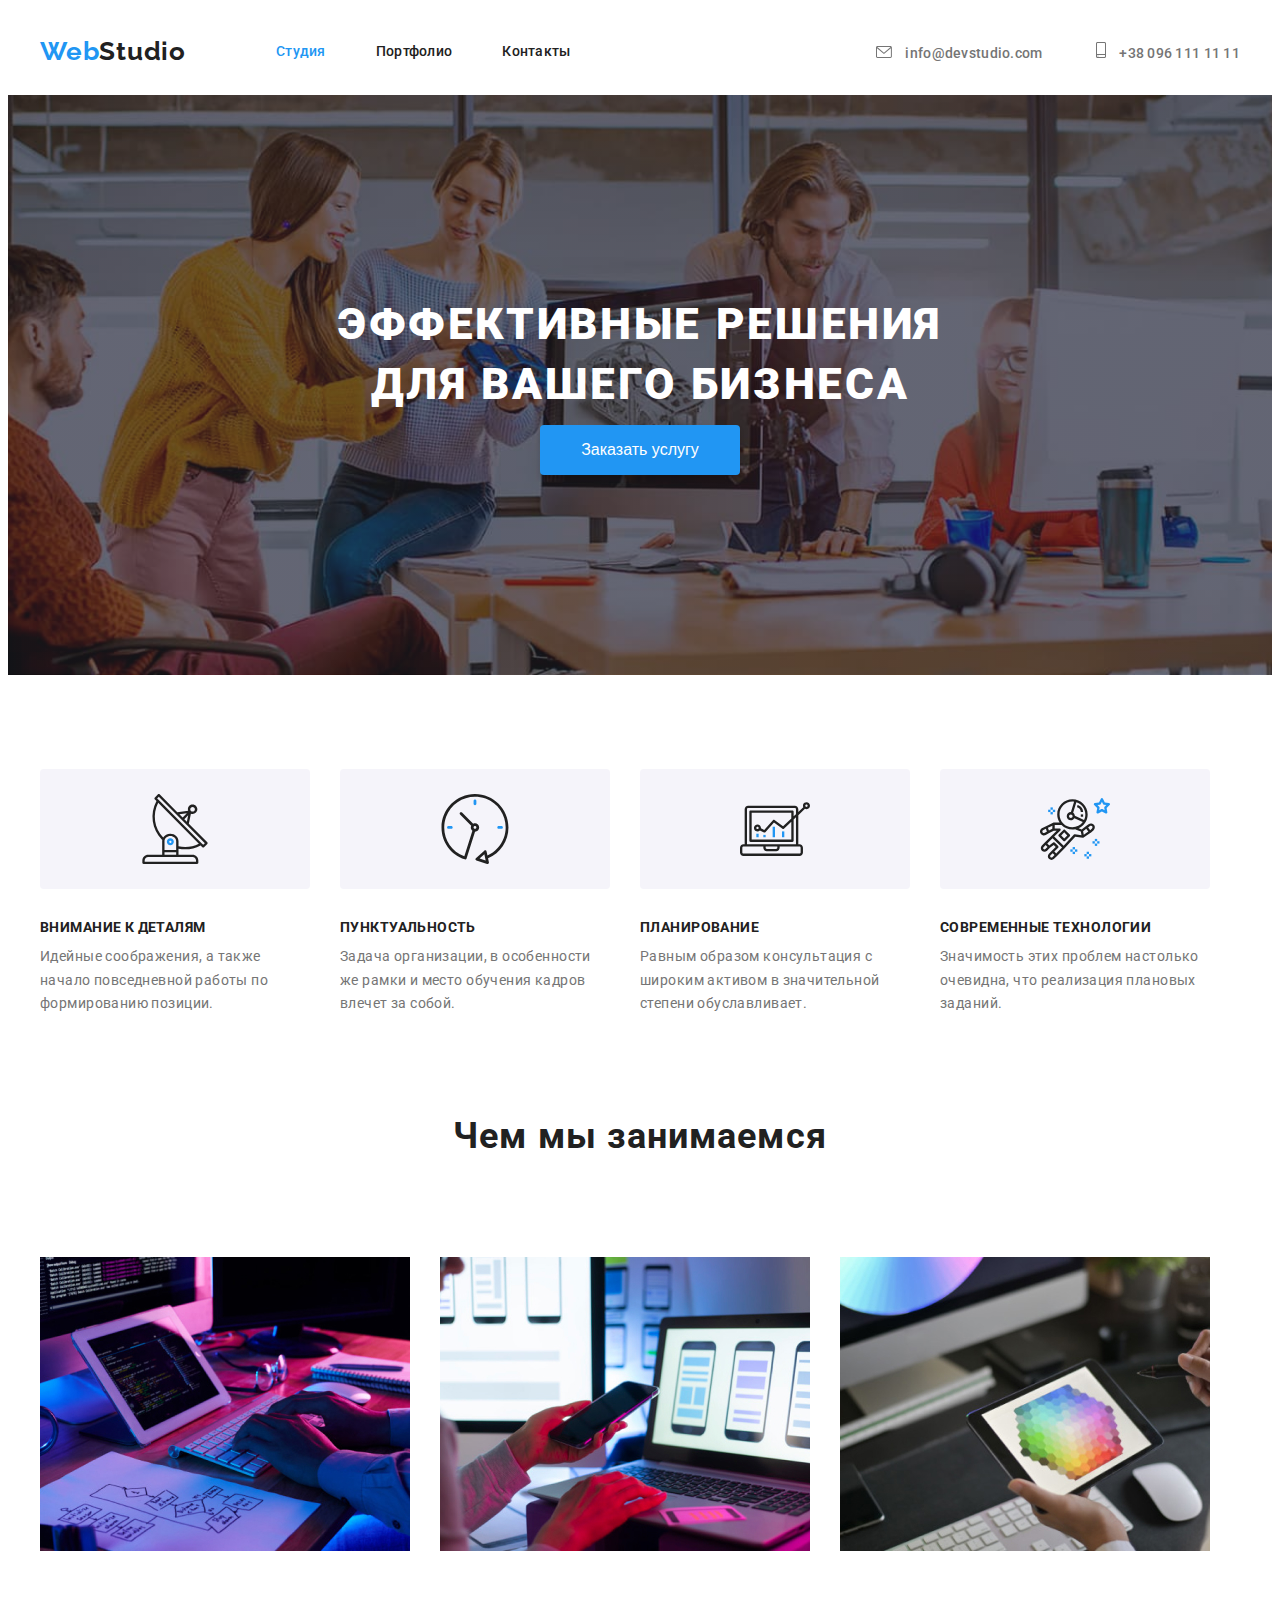
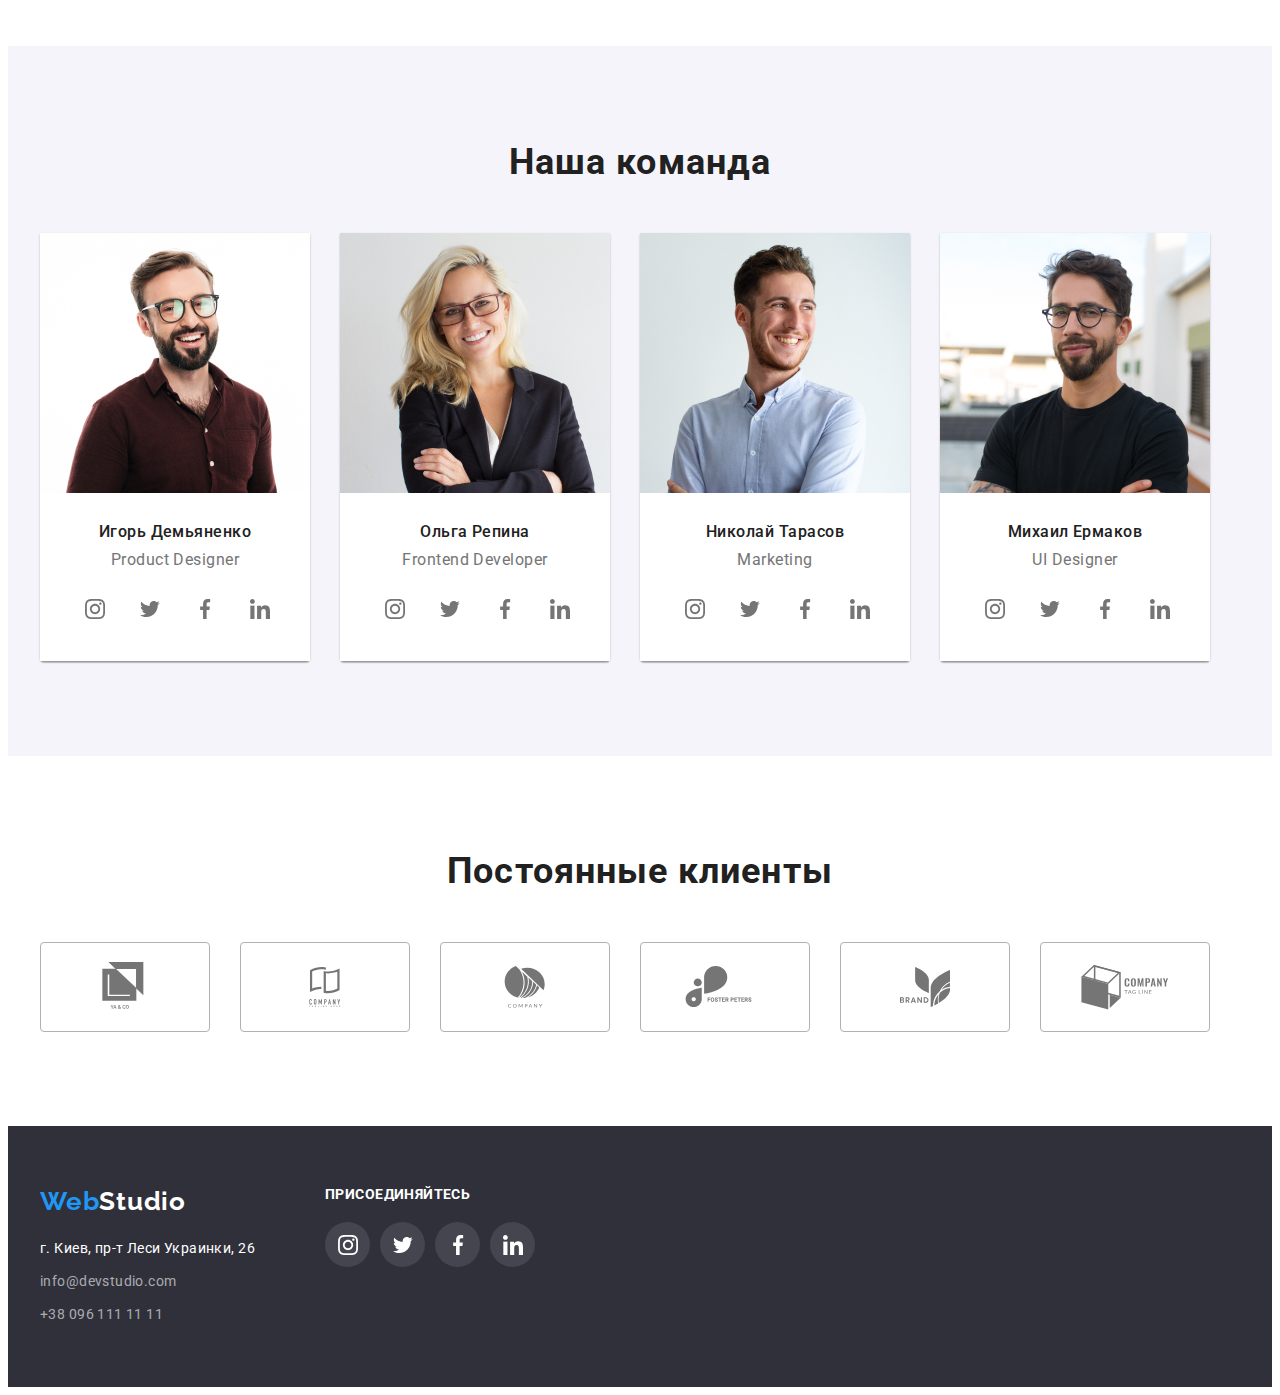
==== commit c5dafd1c: "DZ" ====
--- a/index.html
+++ b/index.html
@@ -247,42 +247,42 @@
             <ul class="Regular-ustomers-list">
               <li class="Regular-ustomers-item">
                 <a class="Regular-ustomers-link" href="#">
-                  <svg class="Regular-ustomers-image">
+                  <svg width="70" height="50" class="Regular-ustomers-image">
                     <use href="image/photo-icons/symbol-defs.svg#logo-1"></use>
                   </svg>
                 </a>
               </li>
               <li class="Regular-ustomers-item">
                 <a class="Regular-ustomers-link" href="#">
-                  <svg class="Regular-ustomers-image">
+                  <svg width="52" height="40" class="Regular-ustomers-image">
                     <use href="image/photo-icons/symbol-defs.svg#logo-2"></use>
                   </svg>
                 </a>
               </li>
               <li class="Regular-ustomers-item">
                 <a class="Regular-ustomers-link" href="#">
-                  <svg class="Regular-ustomers-image">
+                  <svg width="42" height="42" class="Regular-ustomers-image">
                     <use href="image/photo-icons/symbol-defs.svg#logo-3"></use>
                   </svg>
                 </a>
               </li>
               <li class="Regular-ustomers-item">
                 <a class="Regular-ustomers-link" href="#">
-                  <svg class="Regular-ustomers-image">
+                  <svg width="80" height="42" class="Regular-ustomers-image">
                     <use href="image/photo-icons/symbol-defs.svg#logo-4"></use>
                   </svg>
                 </a>
               </li>
               <li class="Regular-ustomers-item">
                 <a class="Regular-ustomers-link" href="#">
-                  <svg class="Regular-ustomers-image">
+                  <svg width="50" height="60" class="Regular-ustomers-image">
                     <use href="image/photo-icons/symbol-defs.svg#logo-5"></use>
                   </svg>
                 </a>
               </li>
               <li class="Regular-ustomers-item">
                 <a class="Regular-ustomers-link" href="#">
-                  <svg class="Regular-ustomers-image">
+                  <svg width="88" height="45" class="Regular-ustomers-image">
                     <use href="image/photo-icons/symbol-defs.svg#logo-6"></use>
                   </svg>
                 </a>
--- a/css/style.css
+++ b/css/style.css
@@ -109,10 +109,12 @@
     font-weight: 500;
     letter-spacing: 0.02em;
 }
-.address-header:hover .envelope-svg {
+.address-header:hover .envelope-svg,
+.address-header:focus .envelope-svg{
     fill: #2196F3;
 }
-.address-header:hover .address-header-svg {
+.address-header:hover .address-header-svg,
+.address-header:focus .address-header-svg {
     fill: #2196F3;
 }
 
@@ -220,13 +222,13 @@
     background-image: url(../image/photo-secondary/occupation-group.svg);
 }
 .ability-item:nth-child(2)::before {
-    background-image: url(image/photo-secondary/occupation-clock.svg);
+    background-image: url(../image/photo-secondary/occupation-clock.svg);
 }
 .ability-item:nth-child(3)::before {
-    background-image: url(image/photo-secondary/occupation-diagram.svg);
+    background-image: url(../image/photo-secondary/occupation-diagram.svg);
 }
 .ability-item:nth-child(4)::before {
-    background-image: url(image/photo-secondary/occupation--astronaut.svg);
+    background-image: url(../image/photo-secondary/occupation--astronaut.svg);
 }
 .ability-text {
     line-height: 1.71;
@@ -304,6 +306,7 @@
     font-size: 16px;
     line-height: 1.18;
     letter-spacing: 0.03em;
+    margin-bottom: 16px;
 }
 .social-network-list {
     display: flex;
@@ -358,6 +361,9 @@
 .Regular-ustomers-link:focus {
     border: solid var(--accent-color);
 }
+.Regular-ustomers-image {
+    fill: var(--main--text--color);
+}
 .Regular-ustomers { 
     text-align: center;
     font-family: Roboto;
@@ -367,36 +373,6 @@
     line-height: 42px;
     letter-spacing: 0.03em;
     color: #212121;
-}
-.Regular-ustomers-image:nth-child(1n) {
-    width: 45px;
-    height: 50px;
-    fill: var(--main--text--color);
-}
-.Regular-ustomers-image:nth-child(2n) {
-    width: 52px;
-    height: 40px;
-    fill: var(--main--text--color);
-}
-.Regular-ustomers-image:nth-child(3n) {
-    width: 42px;
-    height: 42px;
-    fill: var(--main--text--color);
-}
-.Regular-ustomers-image:nth-child(4n) {
-    width: 42px;
-    height: 80px;
-    fill: var(--main--text--color);
-}
-.Regular-ustomers-image:nth-child(5n) {
-    width: 50px;
-    height: 60px;
-    fill: var(--main--text--color);
-}
-.Regular-ustomers-image:nth-child(6n) {
-    width: 45px;
-    height: 88px;
-    fill: var(--main--text--color);
 }
 .Regular-ustomers-list {
     display: flex;
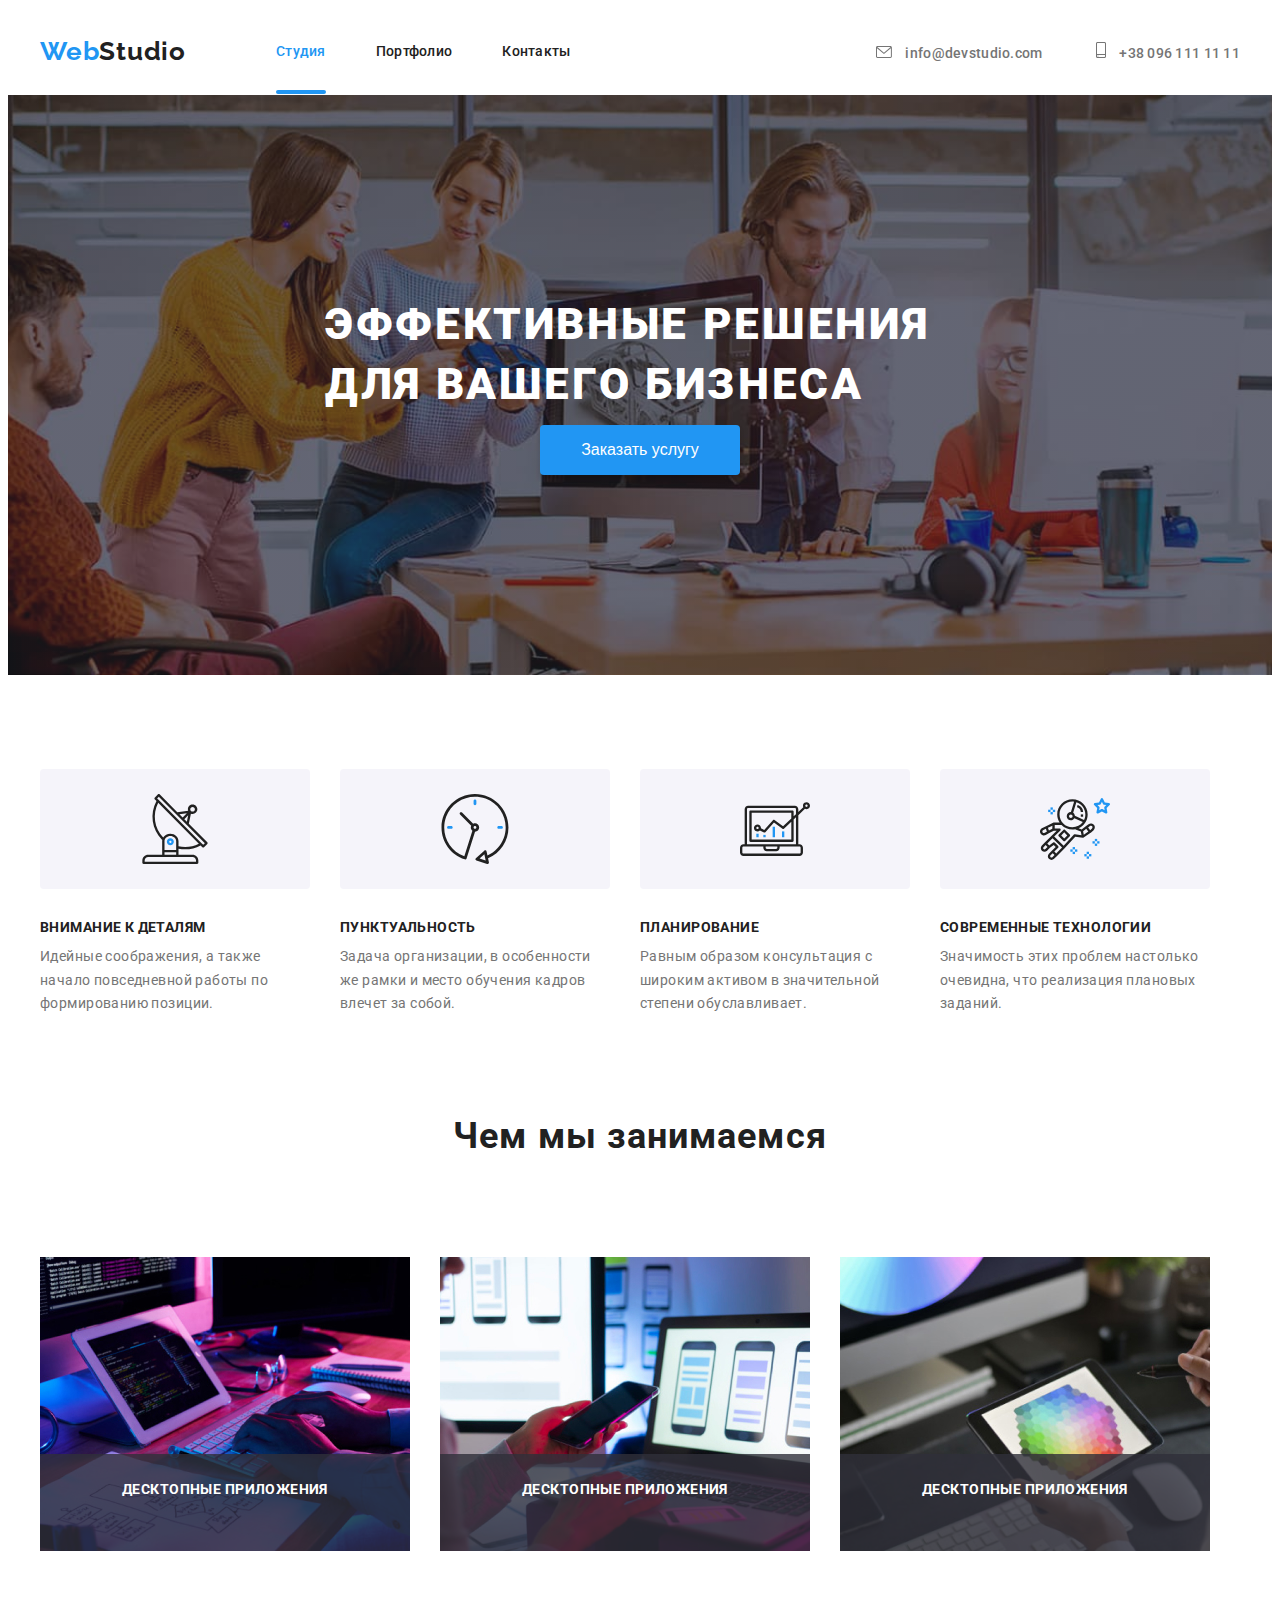
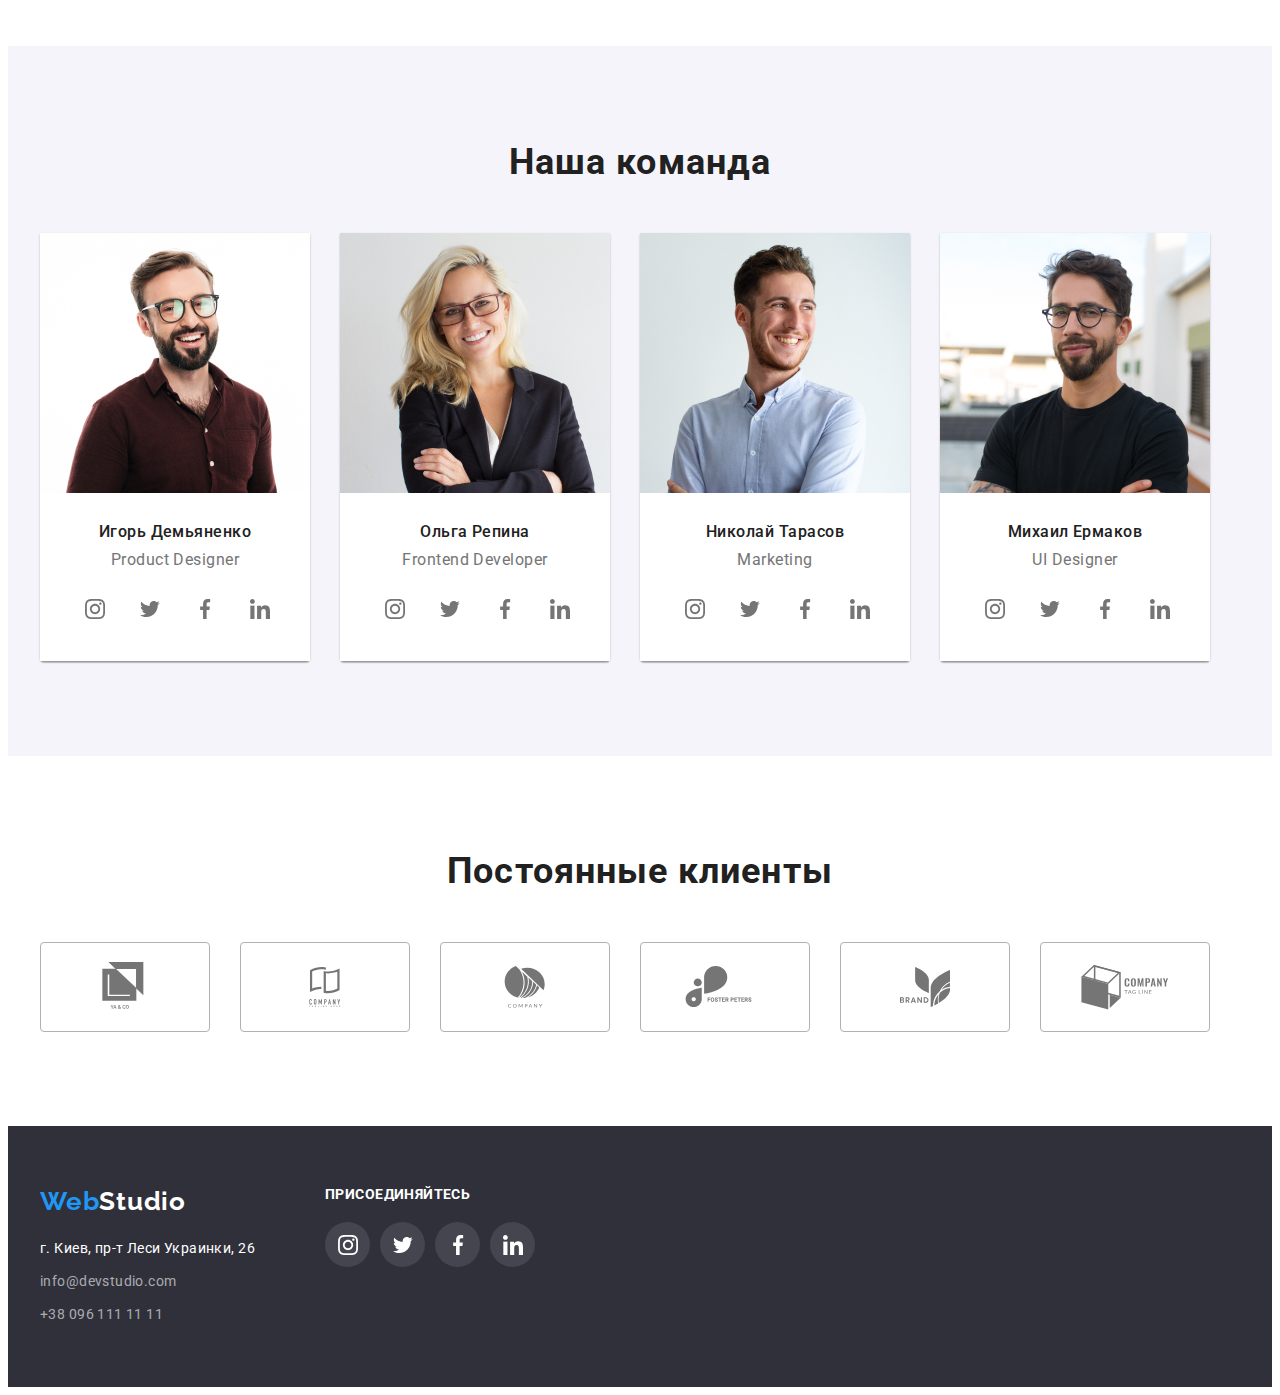
==== commit 552747b3: "dada" ====
--- a/index.html
+++ b/index.html
@@ -44,7 +44,7 @@
           <div class="container">
             <div class="hero-center">
               <h1 class="hero-text">Эффективные решения для вашего бизнеса</h1>
-              <button class="hero-button hero-but-text">Заказать услугу</button>
+              <button class="hero-button hero-but-text" data-modal-open>Заказать услугу</button>
             </div>
           </div>
         </section>
@@ -76,12 +76,15 @@
           <ul class="image">
             <li class="our-image">
               <img src="image/photo/img.jpg" width="370" height="294" alt="Програмирование">
+            <div class="our-absolute-text"><p class="our-text">Десктопные приложения</p></div>
             </li>
             <li class="our-image">
               <img src="image/photo/img-1.jpg" width="370" height="294" alt="разработка мобильных приложений">
+              <div class="our-absolute-text"><p class="our-text">Десктопные приложения</p></div>
             </li>
             <li class="our-image">
               <img src="image/photo/img-2.jpg" width="370" height="294" alt="Дизайн">
+              <div class="our-absolute-text"><p class="our-text">Десктопные приложения</p></div>
             </li>
           </ul>
           </div>
@@ -344,5 +347,11 @@
       </div>
     </div>  
     </footer>
+    <div class="beckdrop is-hidden" data-modal>
+      <div class="modal">
+        <button class="btn-close" data-modal-close>X</button>
+      </div>
+    </div>
+      <script src="/js/modal.js"></script>
   </body>
 </html>
--- a/css/style.css
+++ b/css/style.css
@@ -95,10 +95,33 @@
 margin-right: 0px;
 }
 .text-nav {
+    position: relative;
     color: var(--secondary--text--color);
     font-weight: 500;
     letter-spacing: 0.02em;
-}
+    
+}
+.text-nav::after {
+    position: absolute;
+    content: "";
+    border: 2px solid var(--accent-color);
+    border-radius:4px;
+    left: 0px;
+    right: 0;
+    display: block;
+    margin-top: 31px;
+    background-color:var(--accent-color);
+    pointer-events: none;  
+    opacity: 0;
+}
+.color-here::after {
+    opacity: 1;
+}
+.text-nav:hover::after,
+ .text-nav:focus::after{
+     opacity: 1;
+ }
+
 .color-here {
     color: var(--accent-color);
 }   
@@ -143,7 +166,7 @@
     rgba(47, 48, 58, 0.4),
     rgba(47, 48, 58, 0.4)
     ),
-    url(/image/photo-secondary/Img.jpg);
+    url(../image/photo-secondary/Img.jpg);
 }
 .hero-center {
     width: 630px;
@@ -158,7 +181,6 @@
     line-height: 1.36;
     letter-spacing: 0.06em;
     text-transform: uppercase;
-    text-align: center;
     
 }
 .hero-button {
@@ -251,6 +273,26 @@
 .our-image {
     margin-top: 50px;
     margin-left: 30px;
+    position: relative;
+}
+.our-absolute-text {
+    position: absolute;
+    left: 0;
+    bottom: 0px;
+    width: 100%;
+    background-color: rgba(47, 48, 58, 0.8);
+    height: 70px;
+    text-align: center;
+    padding-top: 27px;
+}
+.our-text {
+    color: var(--white--color);
+    font-family: Roboto;
+    font-weight: bold;
+    font-size: 14px;
+    line-height: 16px;
+    letter-spacing: 0.03em;
+    text-transform: uppercase
 }
 .our-image:nth-child(3n + 1) {
 margin-left: 0px;
@@ -460,4 +502,38 @@
 .social-network-footer-link:hover,
 .social-network-footer-link:focus {
     background-color:var(--accent-color);
-}+}
+.beckdrop {
+    position: fixed;
+    left: 0;
+    top: 0;
+    width: 100%;
+    height: 100%;
+    background-color:rgba(0, 0, 0, 0.2);;
+    opacity: 1;
+}
+.beckdrop.is-hidden{
+    visibility: hidden;
+    opacity: 0;
+}
+.modal {
+    position: absolute;
+    width: 528px;
+    height: 581px;
+    top: 50%;
+    left: 50%;
+    transform:translate(-50%, -50%);
+    background-color: var(--white--color);
+}
+.btn-close {
+    position: absolute;
+    right: 0px;
+    top: 0px;
+    margin-right: 8px;
+    margin-top: 8px;
+    height: 30px;
+    width: 30px;
+    border:1px solid rgba(0, 0, 0, 0.1);;
+    border-radius: 50%;
+    background-color: var(--white--color);
+}
